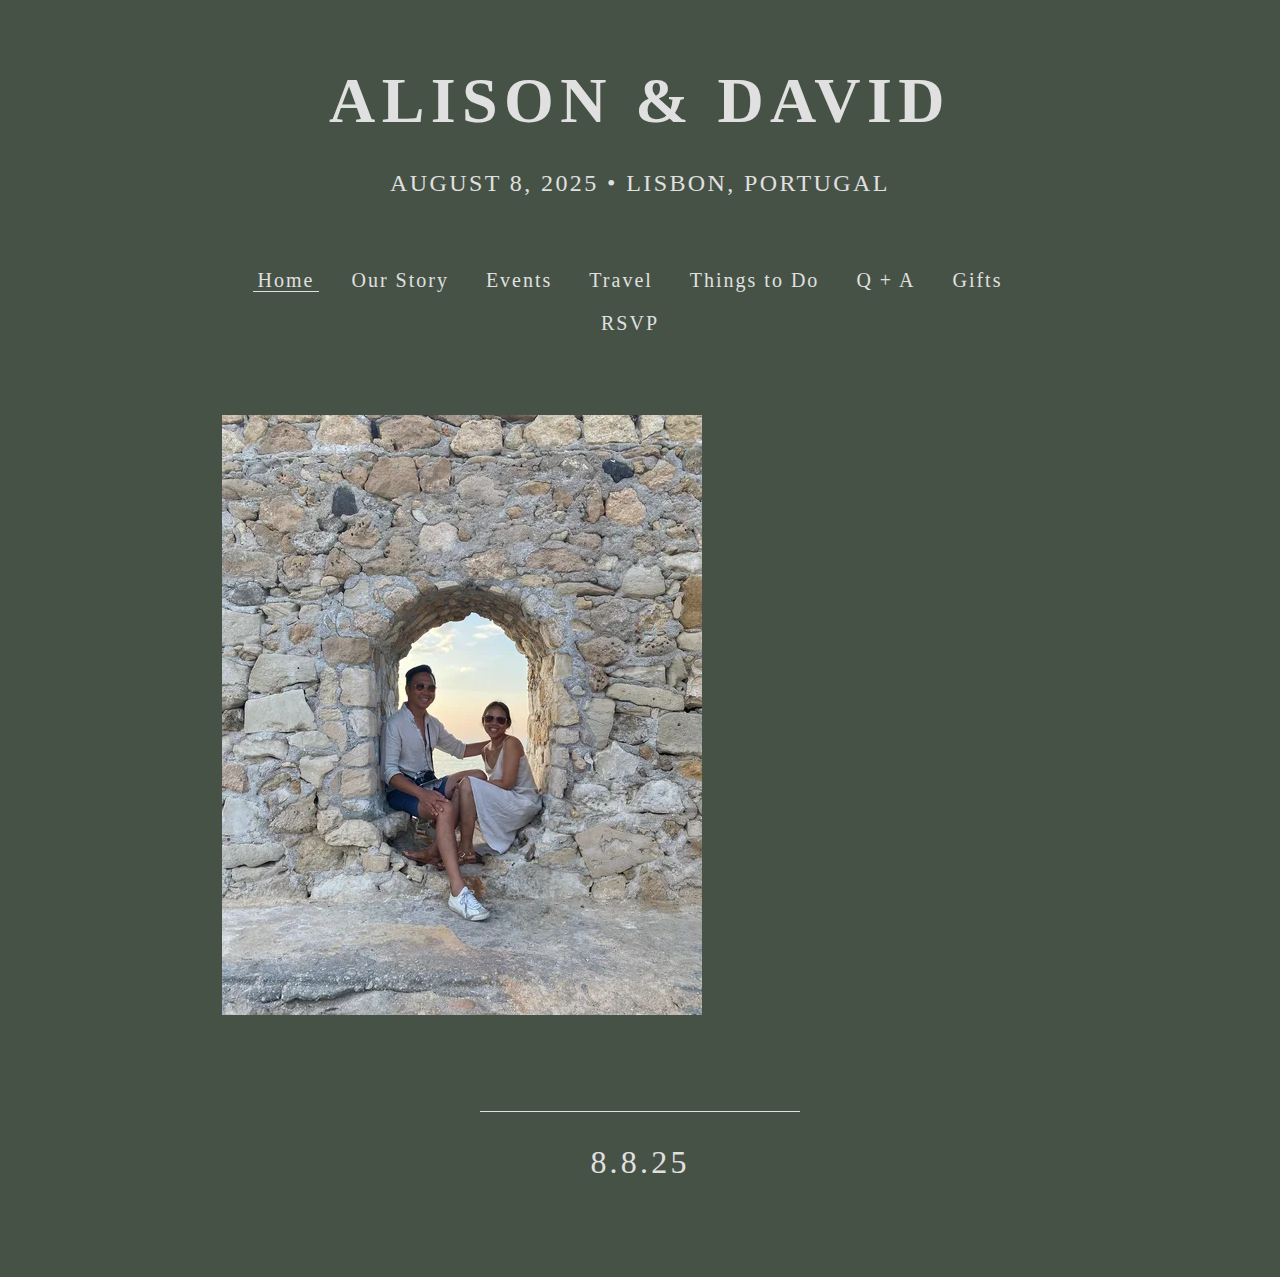
==== index.html @ 9afa6d86 "Site layout, homepage, travel page" ====
<html>
    <head>
        <title>Alison & David | 8.8.25</title>
        
        <link rel="stylesheet" href="css/normalize.css" />
        <link rel="stylesheet" href="css/main.css" />

        <link href="fontawesome/css/fontawesome.css" rel="stylesheet" />
        <link href="fontawesome/css/solid.css" rel="stylesheet" />
    </head>
    <body>
        <div class="mobile mobile-header">
            <button class="nav-button" onclick="openNav()">
                <i class="fa-solid fa-bars"></i>
            </button>

            <h1>A & D</h1>
        </div>

        <h1>Alison & David</h1>
        <div class="info">
            <span>August 8, 2025</span> • 
            <span>Lisbon, Portugal</span>
        </div>
        <div id="nav" class="nav closed">
            <button class="mobile close" onclick="closeNav()">
                <i class="fa-solid fa-x"></i>
            </button>
            <ul>
                <li class="active"><a href="/">Home</a></li>
                <li><a href="story.html">Our Story</a></li>
                <li><a href="events.html">Events</a></li>
                <li><a href="travel.html">Travel</a></li>
                <li><a href="todo.html">Things to Do</a></li>
                <li><a href="qa.html">Q + A</a></li>
                <li><a href="gifts.html">Gifts</a></li>
                <li><a href="rsvp.html">RSVP</a></li>
            </ul>
        </div>
        <div>
            <img src="images/6565ad3f-8621-401c-b569-d1750c149ab9~rt_auto-cr_0.0.1536.1920-rs_480.webp" />
        </div>

        <div class="footer">
            8.8.25
        </div>
    </body>
    <script type="text/javascript">
        function openNav() {
            var navElement = document.getElementById("nav");
            navElement.className = "nav open";
        }

        function closeNav() {
            var navElement = document.getElementById("nav");
            navElement.className = "nav closed";
        }
    </script>
</html>
---- css/main.css ----
html {
    margin: 0 auto;
    max-width: 900px;
}

@font-face{
    font-family: "Futura PT Light";
    src: url("fonts/futura-pt-light.woff");
}

* {
    background-color: #465246;
    color: #e0e0e0;

    font-family: "Futura PT Light";
    letter-spacing: 0.1em;
    transition: all 0.25s;
}

body {
    padding: 0 2em;
}

a {
    color: #e0e0e0; 
}

button {
    border: none;
    padding: 1.25rem;
    cursor: pointer;
}

ul {
    padding: 0;
}

.mobile {
    display: none;
}

h1 {
    text-align: center;

    font-size: 4em;
    text-transform: uppercase;

    margin-top: 1em;
    margin-bottom: 0.5em;
}

.mobile-header h1 {
    font-size: 2em;
    margin-top: 0.5em;
}

.mobile-header .nav-button {
    position: absolute;
    top: 0;
    left: 0;
}

.info {
    text-align: center;

    font-size: 1.5em;
    text-transform: uppercase;

    margin-bottom: 3em;
}

.info span {
    white-space: nowrap;
}

.nav {
    text-align: center;
    font-size: 1.25em;
    margin-bottom: 3em;
}

.nav li {
    display: inline-block;
    margin-right: 1em;
    margin-bottom: 1em;
}

.nav li a {
    padding: 0 0.25em;

    border-bottom: 1px solid #465246;

    text-decoration: none;
}

.nav li.active a {
    border-bottom-color: #e0e0e0; 
}

.nav li a:hover {
    border-bottom-color: #e0e0e0;
}

.content {
    font-size: 1.25em;
}

.content h2 {
    text-align: center;
    margin-top: 3em;
}

.content img {
    width: 100%;
}

.content .caption {
    text-align: center;
    font-size: 0.9em;
    line-height: 1.5em;
    margin-bottom: 2em;
}

.content ul {
    margin-top: -0.5em;
    margin-left: 1em;
}

.content .button {
    margin: 3em 0;
    text-align: center;
}

.content .button a {
    padding: 0.75em 2em;

    background-color: #e0e0e0;
    color: #465246;
    text-transform: uppercase;
    text-decoration: none;
}



.footer {
    margin: 3em auto;
    padding-top: 1em;

    width: 10em;

    border-top: 1px solid #e0e0e0;
    font-size: 2em;
    text-align: center;
}

@media screen and (max-width: 600px) {
    .mobile {
        display: block;
    }

    .nav {
        position: absolute;
        top: 0;
        left: 0;
        
        width: 100%;
    }

    .nav.closed {
        display: none;
    }
    
    .nav .close {
        position: absolute;
        top: 0;
        left: 0;
    }

    .nav li {
        display: block;
    }
}
---- fontawesome/css/solid.css ----
/*!
 * Font Awesome Free 6.7.2 by @fontawesome - https://fontawesome.com
 * License - https://fontawesome.com/license/free (Icons: CC BY 4.0, Fonts: SIL OFL 1.1, Code: MIT License)
 * Copyright 2024 Fonticons, Inc.
 */
:root, :host {
  --fa-style-family-classic: 'Font Awesome 6 Free';
  --fa-font-solid: normal 900 1em/1 'Font Awesome 6 Free'; }

@font-face {
  font-family: 'Font Awesome 6 Free';
  font-style: normal;
  font-weight: 900;
  font-display: block;
  src: url("../webfonts/fa-solid-900.woff2") format("woff2"), url("../webfonts/fa-solid-900.ttf") format("truetype"); }

.fas,
.fa-solid {
  font-weight: 900; }
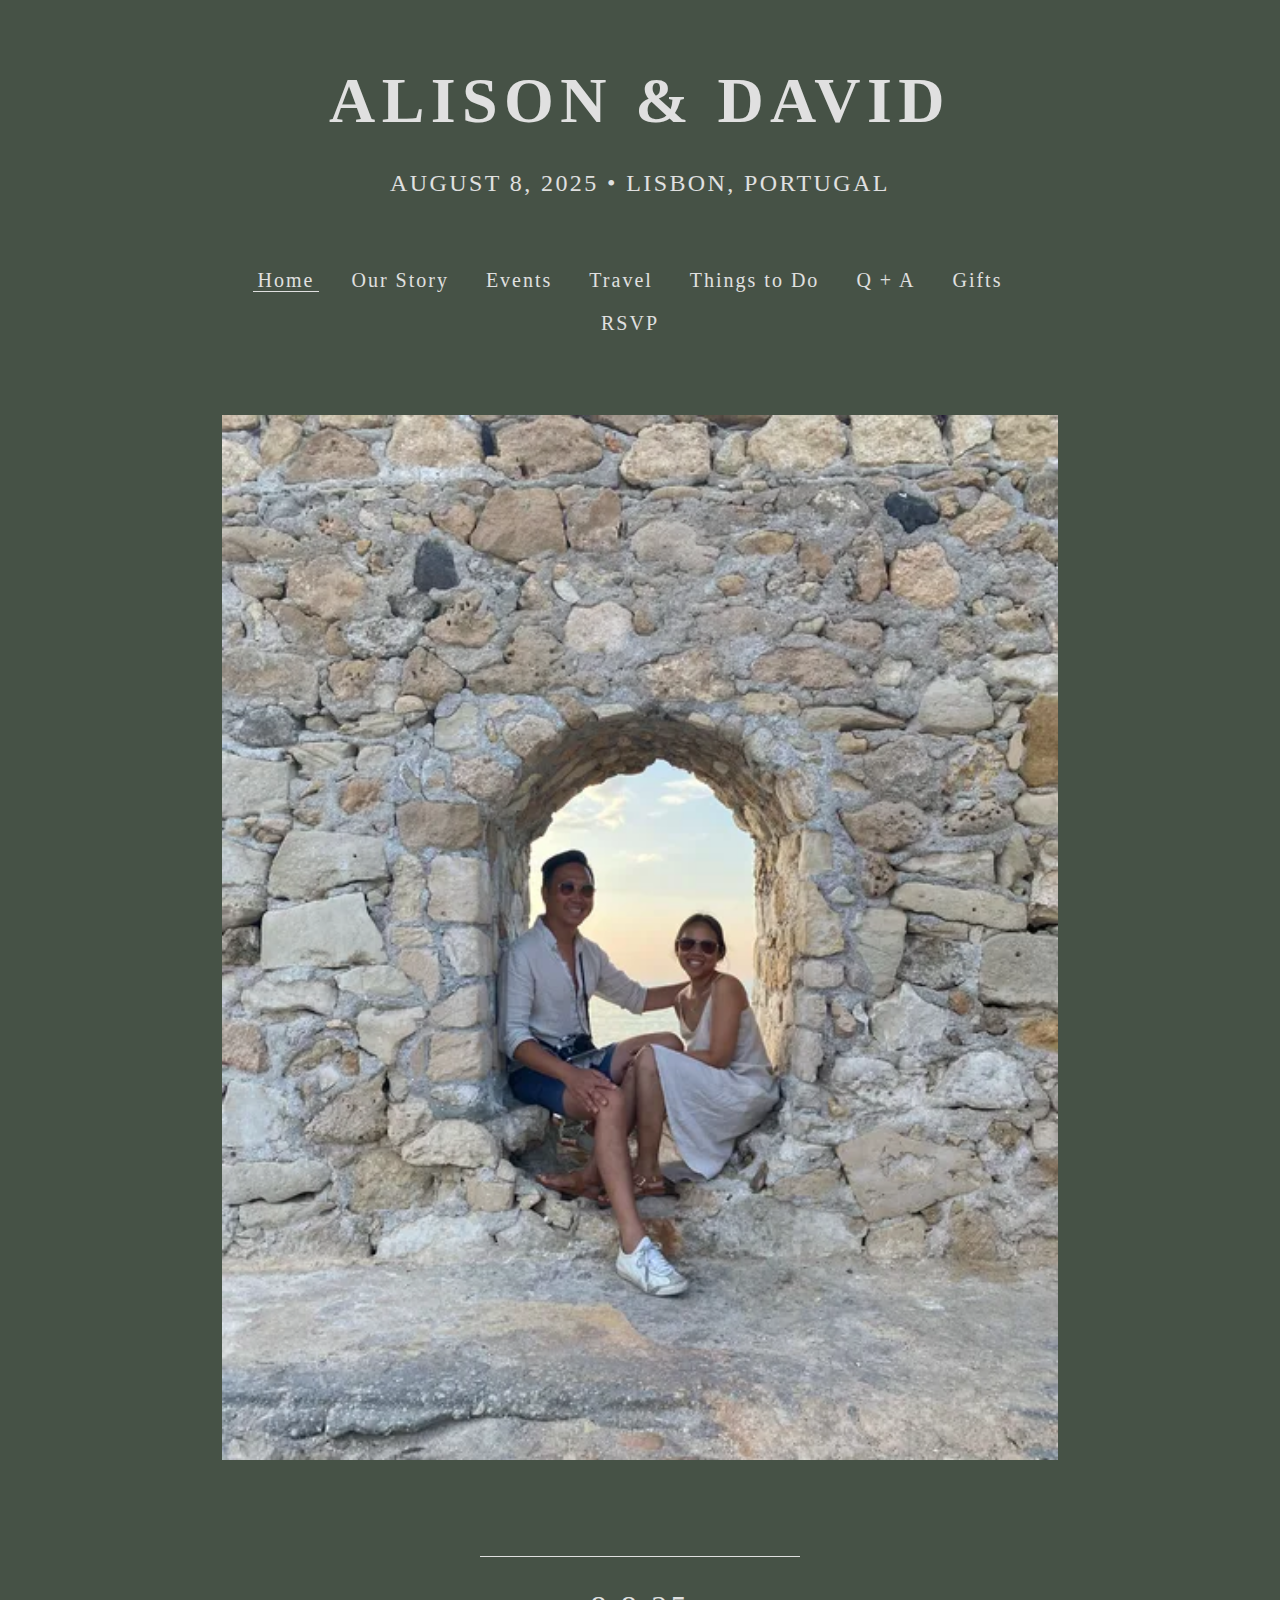
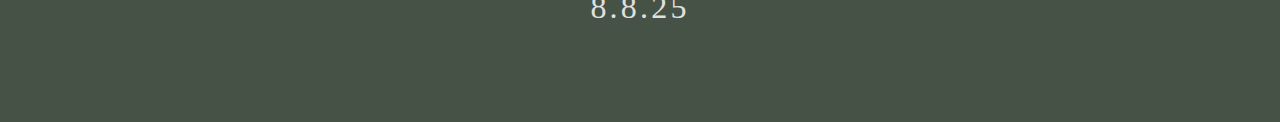
==== commit 6254a5e2: "Add meta viewport tag" ====
--- a/index.html
+++ b/index.html
@@ -7,6 +7,8 @@
 
         <link href="fontawesome/css/fontawesome.css" rel="stylesheet" />
         <link href="fontawesome/css/solid.css" rel="stylesheet" />
+
+        <meta name="viewport" content="initial-scale = 1.0,maximum-scale = 1.0" />
     </head>
     <body>
         <div class="mobile mobile-header">
@@ -37,7 +39,8 @@
                 <li><a href="rsvp.html">RSVP</a></li>
             </ul>
         </div>
-        <div>
+
+        <div class="content">
             <img src="images/6565ad3f-8621-401c-b569-d1750c149ab9~rt_auto-cr_0.0.1536.1920-rs_480.webp" />
         </div>
 
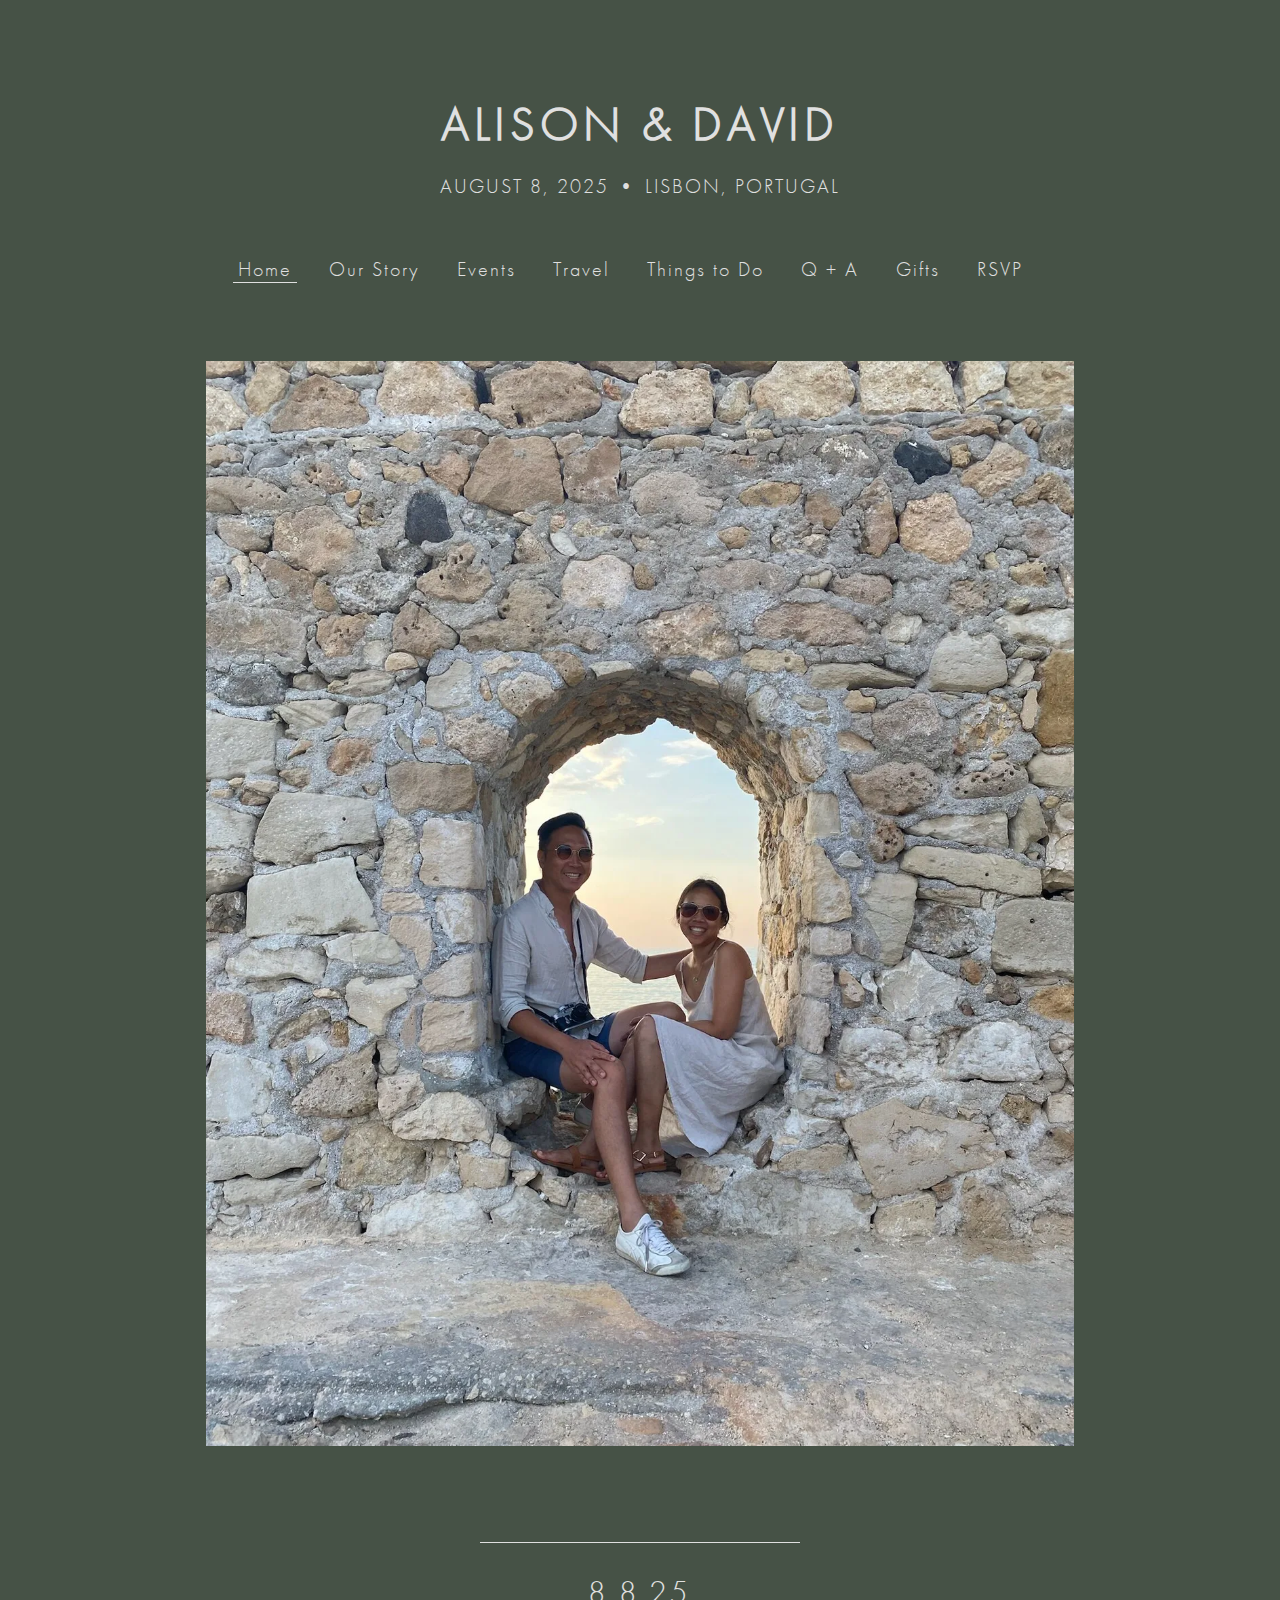
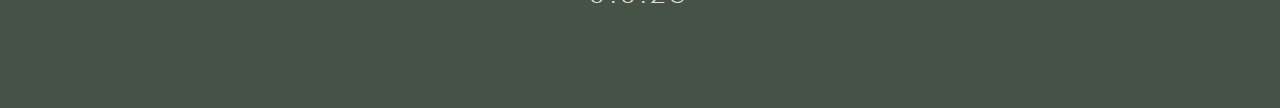
==== commit a1816c37: "Use higher res images" ====
--- a/index.html
+++ b/index.html
@@ -41,7 +41,7 @@
         </div>
 
         <div class="content">
-            <img src="images/6565ad3f-8621-401c-b569-d1750c149ab9~rt_auto-cr_0.0.1536.1920-rs_480.webp" />
+            <img src="images/6565ad3f-8621-401c-b569-d1750c149ab9~rt_auto-cr_0.0.1536.1920-rs_1280.webp" />
         </div>
 
         <div class="footer">
--- a/css/main.css
+++ b/css/main.css
@@ -5,7 +5,7 @@
 
 @font-face{
     font-family: "Futura PT Light";
-    src: url("fonts/futura-pt-light.woff");
+    src: url("../fonts/futura-pt-light.woff");
 }
 
 * {
@@ -18,7 +18,7 @@
 }
 
 body {
-    padding: 0 2em;
+    padding: 0 1em;
 }
 
 a {
@@ -27,8 +27,9 @@
 
 button {
     border: none;
-    padding: 1.25rem;
+    padding: 1rem;
     cursor: pointer;
+    font-size: 1.25em;
 }
 
 ul {
@@ -42,15 +43,22 @@
 h1 {
     text-align: center;
 
-    font-size: 4em;
+    font-size: 3em;
     text-transform: uppercase;
 
-    margin-top: 1em;
+    margin-top: 2em;
     margin-bottom: 0.5em;
 }
 
+.mobile-header {
+    position: fixed;
+    top: 0;
+    left: 0;
+    width: 100%;
+}
+
 .mobile-header h1 {
-    font-size: 2em;
+    font-size: 1.5em;
     margin-top: 0.5em;
 }
 
@@ -63,7 +71,7 @@
 .info {
     text-align: center;
 
-    font-size: 1.5em;
+    font-size: 1.25em;
     text-transform: uppercase;
 
     margin-bottom: 3em;
@@ -77,6 +85,10 @@
     text-align: center;
     font-size: 1.25em;
     margin-bottom: 3em;
+}
+
+.nav ul {
+    margin-top: 0.8em;
 }
 
 .nav li {
@@ -102,12 +114,13 @@
 }
 
 .content {
-    font-size: 1.25em;
 }
 
 .content h2 {
     text-align: center;
     margin-top: 3em;
+    
+    font-size: 1.5em;
 }
 
 .content img {
@@ -119,6 +132,10 @@
     font-size: 0.9em;
     line-height: 1.5em;
     margin-bottom: 2em;
+}
+
+.content .center {
+    text-align: center;
 }
 
 .content ul {
@@ -159,7 +176,7 @@
     }
 
     .nav {
-        position: absolute;
+        position: fixed;
         top: 0;
         left: 0;
         
@@ -178,5 +195,6 @@
 
     .nav li {
         display: block;
+        margin-right: 0;
     }
 }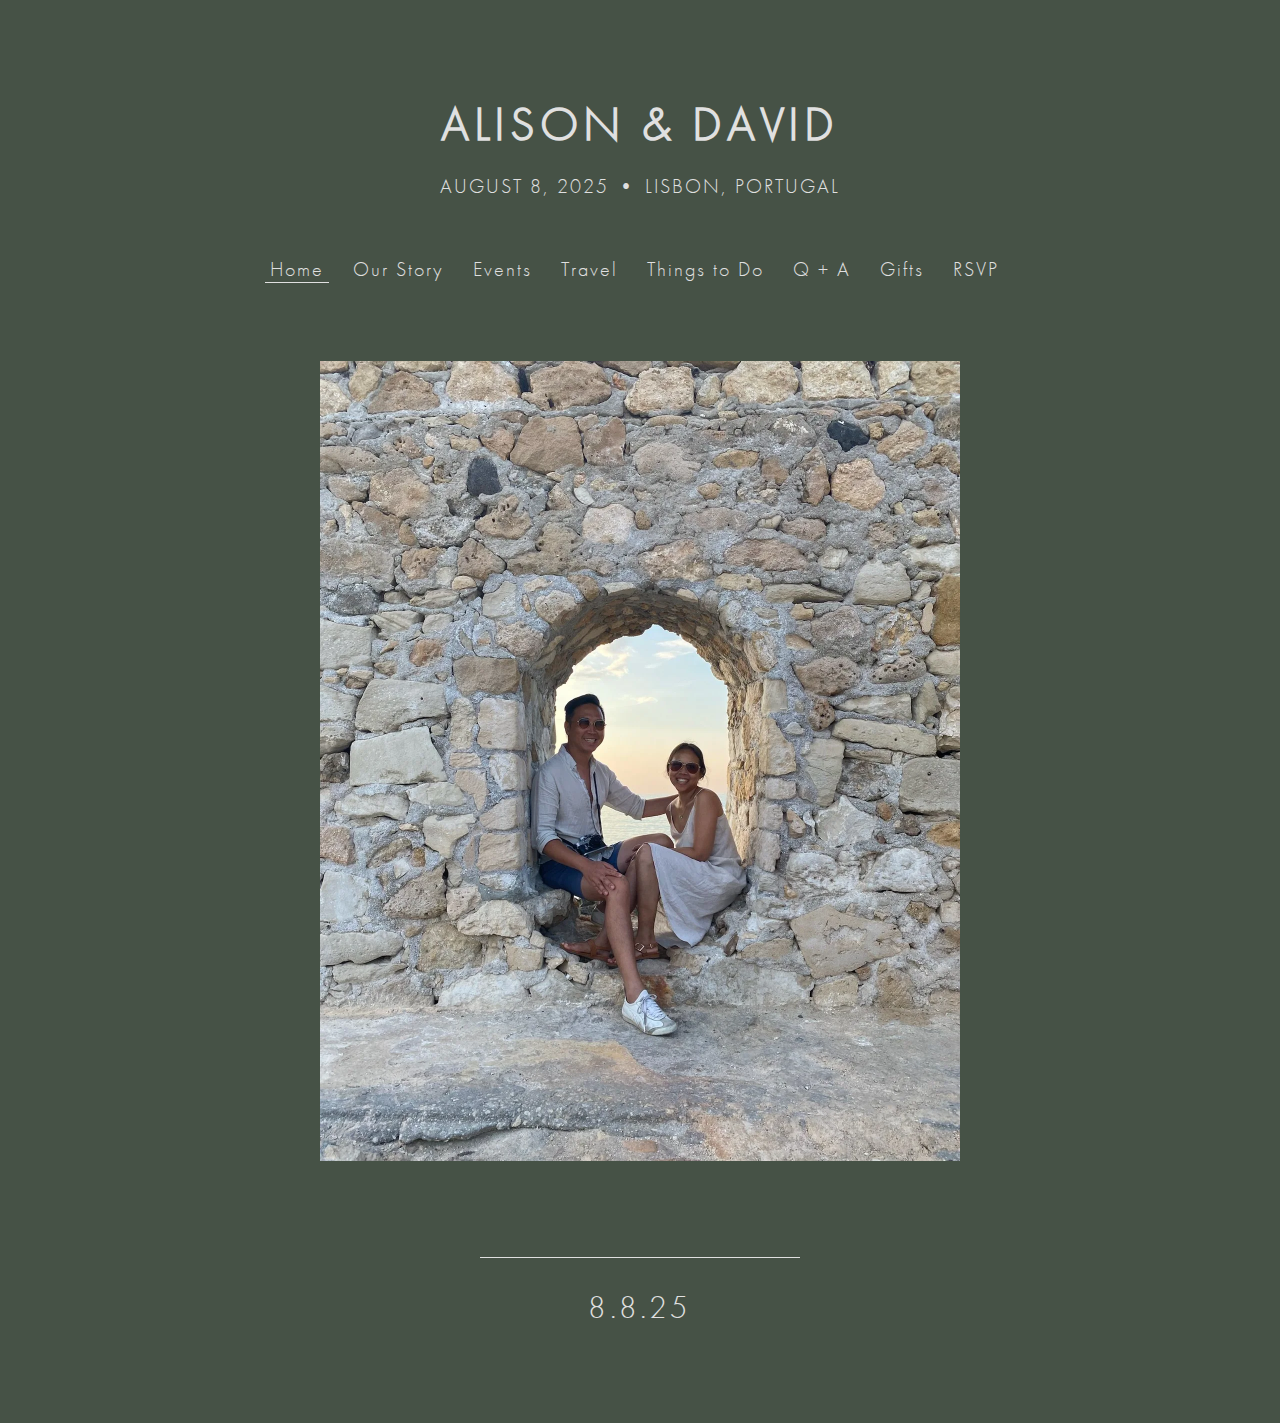
==== commit b866d7e8: "Add favicon" ====
--- a/index.html
+++ b/index.html
@@ -7,6 +7,8 @@
 
         <link href="fontawesome/css/fontawesome.css" rel="stylesheet" />
         <link href="fontawesome/css/solid.css" rel="stylesheet" />
+
+        <link rel="icon" href="images/favicon.svg" />
 
         <meta name="viewport" content="initial-scale = 1.0,maximum-scale = 1.0" />
     </head>
--- a/css/main.css
+++ b/css/main.css
@@ -1,6 +1,6 @@
 html {
     margin: 0 auto;
-    max-width: 900px;
+    max-width: 800px;
 }
 
 @font-face{
@@ -8,6 +8,11 @@
     src: url("../fonts/futura-pt-light.woff");
 }
 
+@font-face{
+    font-family: "Didot Italic";
+    src: url("../fonts/Didot-HTF-L06-Light-Ital.woff");
+}
+
 * {
     background-color: #465246;
     color: #e0e0e0;
@@ -19,6 +24,12 @@
 
 body {
     padding: 0 1em;
+}
+
+img {
+    max-width: 640px;
+    margin: 0 auto;
+    display: block;
 }
 
 a {
@@ -40,6 +51,9 @@
     display: none;
 }
 
+
+
+
 h1 {
     text-align: center;
 
@@ -49,6 +63,23 @@
     margin-top: 2em;
     margin-bottom: 0.5em;
 }
+
+
+.info {
+    text-align: center;
+
+    font-size: 1.25em;
+    text-transform: uppercase;
+
+    margin-bottom: 3em;
+}
+
+.info span {
+    white-space: nowrap;
+}
+
+
+
 
 .mobile-header {
     position: fixed;
@@ -68,19 +99,6 @@
     left: 0;
 }
 
-.info {
-    text-align: center;
-
-    font-size: 1.25em;
-    text-transform: uppercase;
-
-    margin-bottom: 3em;
-}
-
-.info span {
-    white-space: nowrap;
-}
-
 .nav {
     text-align: center;
     font-size: 1.25em;
@@ -93,7 +111,7 @@
 
 .nav li {
     display: inline-block;
-    margin-right: 1em;
+    margin-right: 0.6em;
     margin-bottom: 1em;
 }
 
@@ -111,63 +129,6 @@
 
 .nav li a:hover {
     border-bottom-color: #e0e0e0;
-}
-
-.content {
-}
-
-.content h2 {
-    text-align: center;
-    margin-top: 3em;
-    
-    font-size: 1.5em;
-}
-
-.content img {
-    width: 100%;
-}
-
-.content .caption {
-    text-align: center;
-    font-size: 0.9em;
-    line-height: 1.5em;
-    margin-bottom: 2em;
-}
-
-.content .center {
-    text-align: center;
-}
-
-.content ul {
-    margin-top: -0.5em;
-    margin-left: 1em;
-}
-
-.content .button {
-    margin: 3em 0;
-    text-align: center;
-}
-
-.content .button a {
-    padding: 0.75em 2em;
-
-    background-color: #e0e0e0;
-    color: #465246;
-    text-transform: uppercase;
-    text-decoration: none;
-}
-
-
-
-.footer {
-    margin: 3em auto;
-    padding-top: 1em;
-
-    width: 10em;
-
-    border-top: 1px solid #e0e0e0;
-    font-size: 2em;
-    text-align: center;
 }
 
 @media screen and (max-width: 600px) {
@@ -179,6 +140,8 @@
         position: fixed;
         top: 0;
         left: 0;
+
+        z-index: 999;
         
         width: 100%;
     }
@@ -197,4 +160,177 @@
         display: block;
         margin-right: 0;
     }
+}
+
+
+
+
+
+
+.content {
+}
+
+.content h2 {
+    text-align: center;
+    margin-top: 3em;
+    
+    font-size: 1.5em;
+}
+
+.content img {
+    width: 100%;
+}
+
+.content .caption {
+    text-align: center;
+    font-size: 0.9em;
+    line-height: 1.5em;
+    margin-bottom: 2em;
+}
+
+.content .center {
+    text-align: center;
+}
+
+.content ul {
+    margin-top: -0.5em;
+    margin-left: 1em;
+}
+
+.content .button {
+    margin: 3em 0;
+    text-align: center;
+}
+
+.content .button a {
+    padding: 0.75em 2em;
+
+    background-color: #e0e0e0;
+    color: #465246;
+    text-transform: uppercase;
+    text-decoration: none;
+}
+
+
+
+
+.timeline .event {
+    display: flex;
+    position: relative;
+}
+
+.timeline .event .container {
+    width: 50%;
+    padding: 2em;
+    display: flex;
+    align-items: center;
+}
+
+
+.timeline .event .date {
+    text-transform: uppercase;
+    font-size: 1.25em;
+}
+
+
+@media screen and (min-width: 601px) {
+    .timeline .event .container:first-child {
+        order: 1;
+    }
+
+    .timeline .event .container:last-child {
+        order: 0;
+    }
+
+    .timeline .event:nth-child(even) .container:first-child, .timeline .event:nth-child(odd) .container:last-child {
+        border-right: 1px dashed #e0e0e0;
+    }
+
+    .timeline .event:nth-child(even) .container:first-child:after, .timeline .event:nth-child(odd) .container:last-child::after {
+        content: "";
+        background-color: #e0e0e0;
+
+        border: 0.5em solid #465245;
+        border-radius: 1em;
+        
+        position: absolute;
+        
+        width: 0.5em;
+        height: 0.5em;
+
+        left: 50%;
+        top: 50%;
+
+        transform: translate(-0.75em, -0.5em);
+    }
+
+    .timeline .event:nth-child(even) .container:first-child {
+        order: 0;
+    }
+
+    .timeline .event:nth-child(even) .container:last-child {
+        order: 1;
+    }
+}
+
+
+@media screen and (max-width: 600px) {
+    .timeline {
+        margin-top: 6em;
+    }
+
+    .timeline .event {
+        flex-direction: column;
+        margin-top: 5em;
+    }
+    
+    .timeline .event .container {
+        width: 100%;
+        padding: 0;
+        margin-top: 1em;
+        border: none;
+    }
+
+    .timeline .event:after {
+        position: absolute;
+
+        content: "";
+        border-left: 1px dashed #e0e0e0;
+
+        height: 3em;
+        
+        left: 50%;
+        top: -4em;
+    }
+}
+
+table.schedule {
+    margin: 2em 0 1em 0;
+}
+
+table.schedule td {
+    vertical-align: top;
+    padding-bottom: 1em;
+}
+
+table.schedule td:first-child {
+    padding-right: 1em;
+}
+
+table.schedule td img {
+    margin: 1em 0 0 0;
+}
+
+
+
+
+.footer {
+    margin: 3em auto;
+    padding-top: 1em;
+
+    width: 10em;
+
+    border-top: 1px solid #e0e0e0;
+    font-size: 2em;
+    text-align: center;
 }